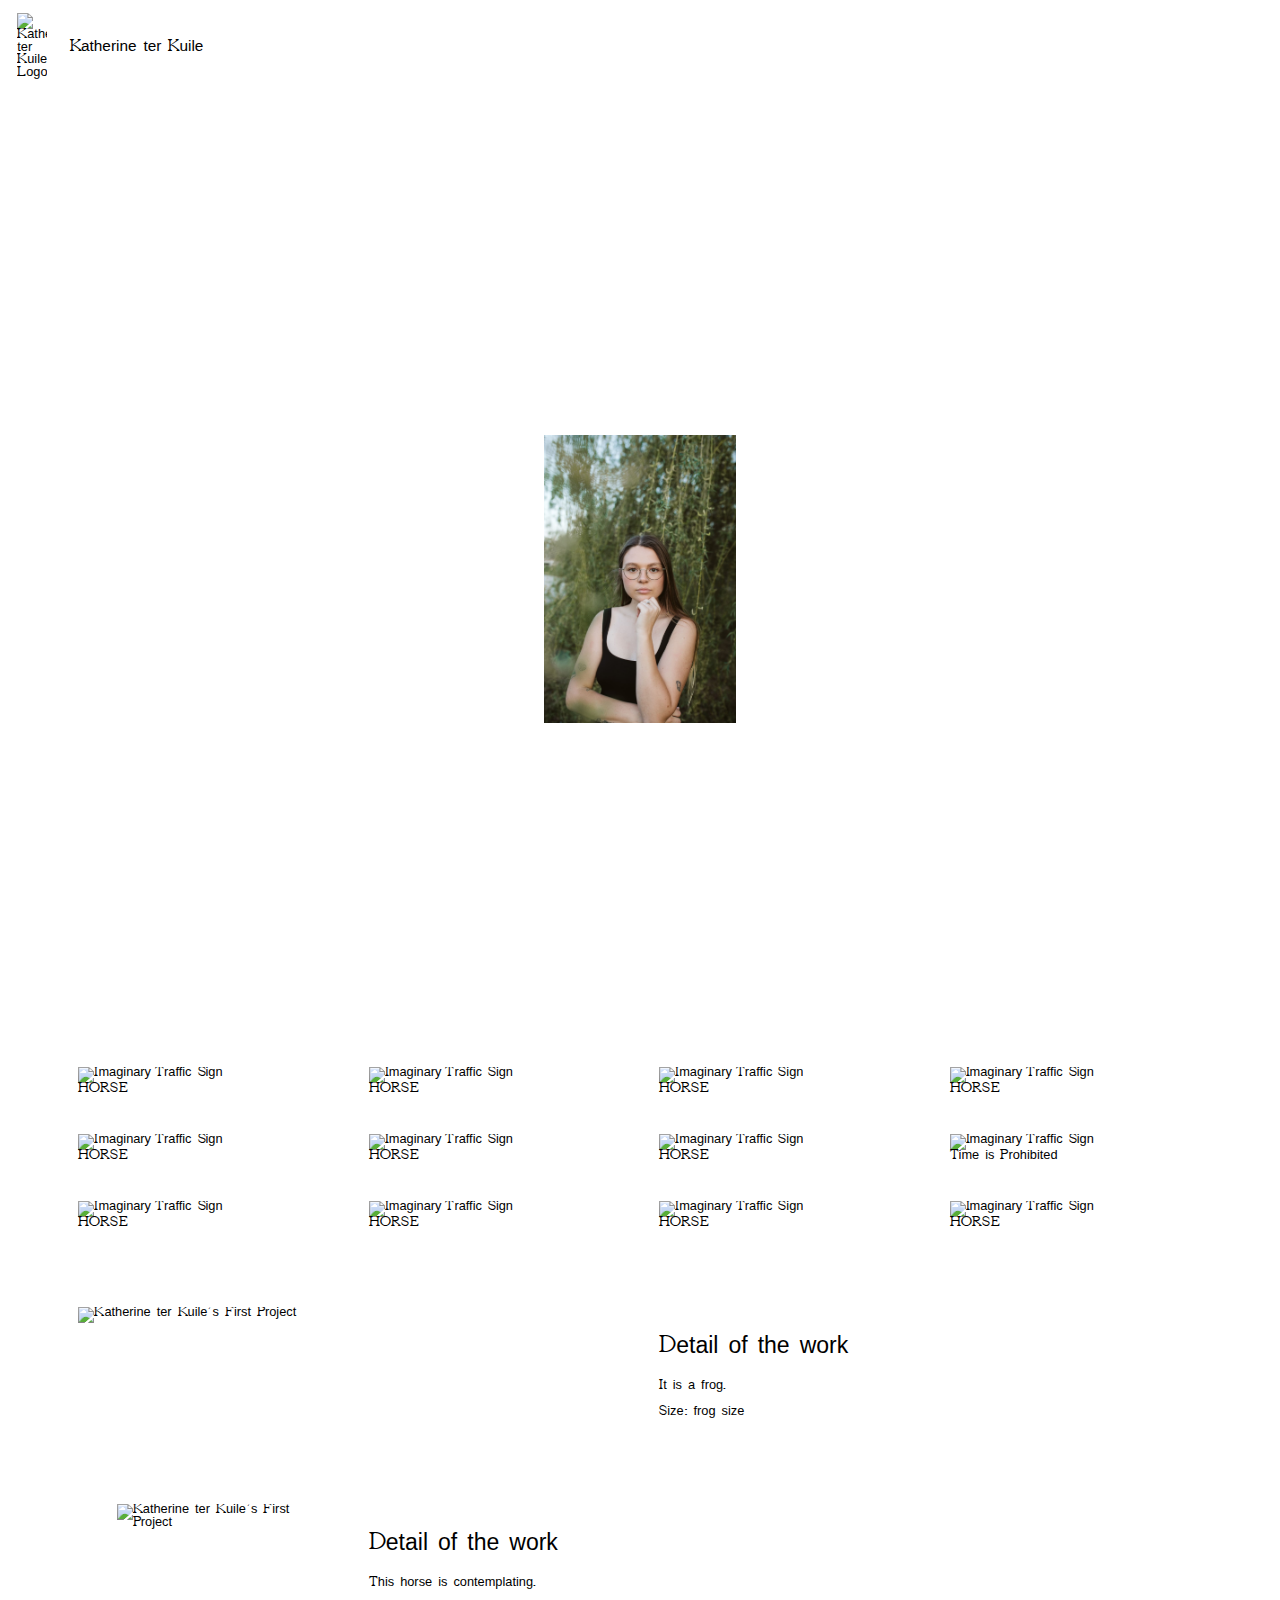
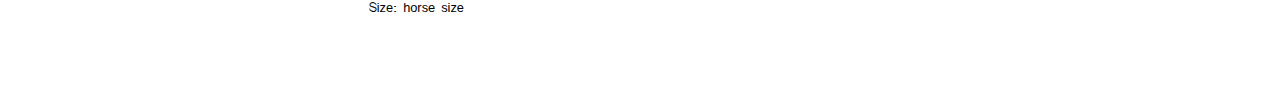
==== portfolio_FINAL/index.html @ d0fe731d "Beginning portfolio layout and design" ====
<!DOCTYPE html>
<html lang="en-US">
  <head>
    <meta http-equiv="content-type" content="text/html; charset=utf-8">
    <title>Katherine ter Kuile's Portfolio</title>
    <meta name="description" content="Katherine ter Kuile is a brilliant designer. Hire her::+1 972 251 0885">
    <meta name="robots" content="index, follow">
    <link rel="icon" href="res/flower.svg" type="image/svg+xml">
    <style media="screen">@import url(res/global.css);</style>
    <meta property="og:title" content="Katherine ter Kuile's Portfolio">
    <meta property="og:type" content="article">
    <meta property="og:image" content="https://janedoe.com/res/facebook-thumb.jpg">
    <meta property="og:image:width" content="1000">
    <meta property="og:image:height" content="1000">
    <meta property="og:url" content="https://janedoe.com/index.html">
    <meta property="og:description" content="Katherine ter Kuile is a brilliant designer. Hire her::+1 972 251 0885">
    <meta name="twitter:card" content="summary">
    <meta name="twitter:url" content="https://janedoe.com/index.php">
    <meta name="twitter:title" content="Portfolio of Jane Doe">
    <meta name="twitter:description" content="Katherine ter Kuile is a brilliant designer. Hire her::+1 972 251 0885">
    <meta name="twitter:image" content="https://janedoe.com/res/twitter-thumb.jpg">
    <link rel="preconnect" href="https://fonts.googleapis.com">
    <link rel="preconnect" href="https://fonts.gstatic.com" crossorigin>
    <link href="https://fonts.googleapis.com/css2?family=Poppins:wght@400;700&display=swap" rel="stylesheet">
  </head>
  <body>

    <header class="header">
      <img src="res/flower.svg" alt="Katherine ter Kuile Logo">
      <p>Katherine ter Kuile</p>
      <a class="mail" href="mailto:terkuile.katherine@gmail.com" title="terkuile.katherine@gmail.com">terkuile.katherine@gmail.com</a>
    </header>

      <div class="rtf">
        <h5 style="color:#000000; text-align:center;"> KATHERINE TER KUILE <h5/>
      </div>

      <div class="hero">
        <img class="hero-img" src="res/Headshot.jpg" alt="Katherine ter Kuile">
      </div>


      <div class="cards">

        <div class="card">
          <img src="res/horse.jpg" alt="Imaginary Traffic Sign">
          <div class="txt">HORSE</div>
          </div>

        <div class="card">
          <img src="res/horse.jpg" alt="Imaginary Traffic Sign">
          <div class="txt">HORSE</div>
          </div>

        <div class="card">
          <img src="res/horse.jpg" alt="Imaginary Traffic Sign">
          <div class="txt">HORSE</div>
          </div>

        <div class="card">
          <img src="res/horse.jpg" alt="Imaginary Traffic Sign">
          <div class="txt">HORSE</div>
          </div>

        <div class="card">
          <img src="res/horse.jpg" alt="Imaginary Traffic Sign">
          <div class="txt">HORSE</div>
          </div>

        <div class="card">
          <img src="res/horse.jpg" alt="Imaginary Traffic Sign">
          <div class="txt">HORSE</div>
          </div>

        <div class="card">
          <img src="res/horse.jpg" alt="Imaginary Traffic Sign">
          <div class="txt">HORSE</div>
          </div>

        <div class="card">
          <img src="res/horse.jpg" alt="Imaginary Traffic Sign">
          <div class="txt">Time is Prohibited</div>
          </div>

        <div class="card">
          <img src="res/horse.jpg" alt="Imaginary Traffic Sign">
          <div class="txt">HORSE</div>
          </div>

        <div class="card">
          <img src="res/horse.jpg" alt="Imaginary Traffic Sign">
          <div class="txt">HORSE</div>
          </div>

        <div class="card">
          <img src="res/horse.jpg" alt="Imaginary Traffic Sign">
          <div class="txt">HORSE</div>
          </div>

        <div class="card">
          <img src="res/horse.jpg" alt="Imaginary Traffic Sign">
          <div class="txt">HORSE</div>
          </div>

      </div>

      <div class="img_txt">

        <img src="res/Frog.jpg" alt="Katherine ter Kuile's First Project">
        <div class="txt rtf">
          <h3>Detail of the work</h3>
          <p>It is a frog.</p>
          <p>Size: frog size</p>
        </div>

        <div class="img_txt">

        <img src="res/horse.jpg" alt="Katherine ter Kuile's First Project">
        <div class="txt rtf">
          <h3>Detail of the work</h3>
          <p>This horse is contemplating.</p>
          <p>Size: horse size</p>
        </div>

      </div>










  </body>
</html>
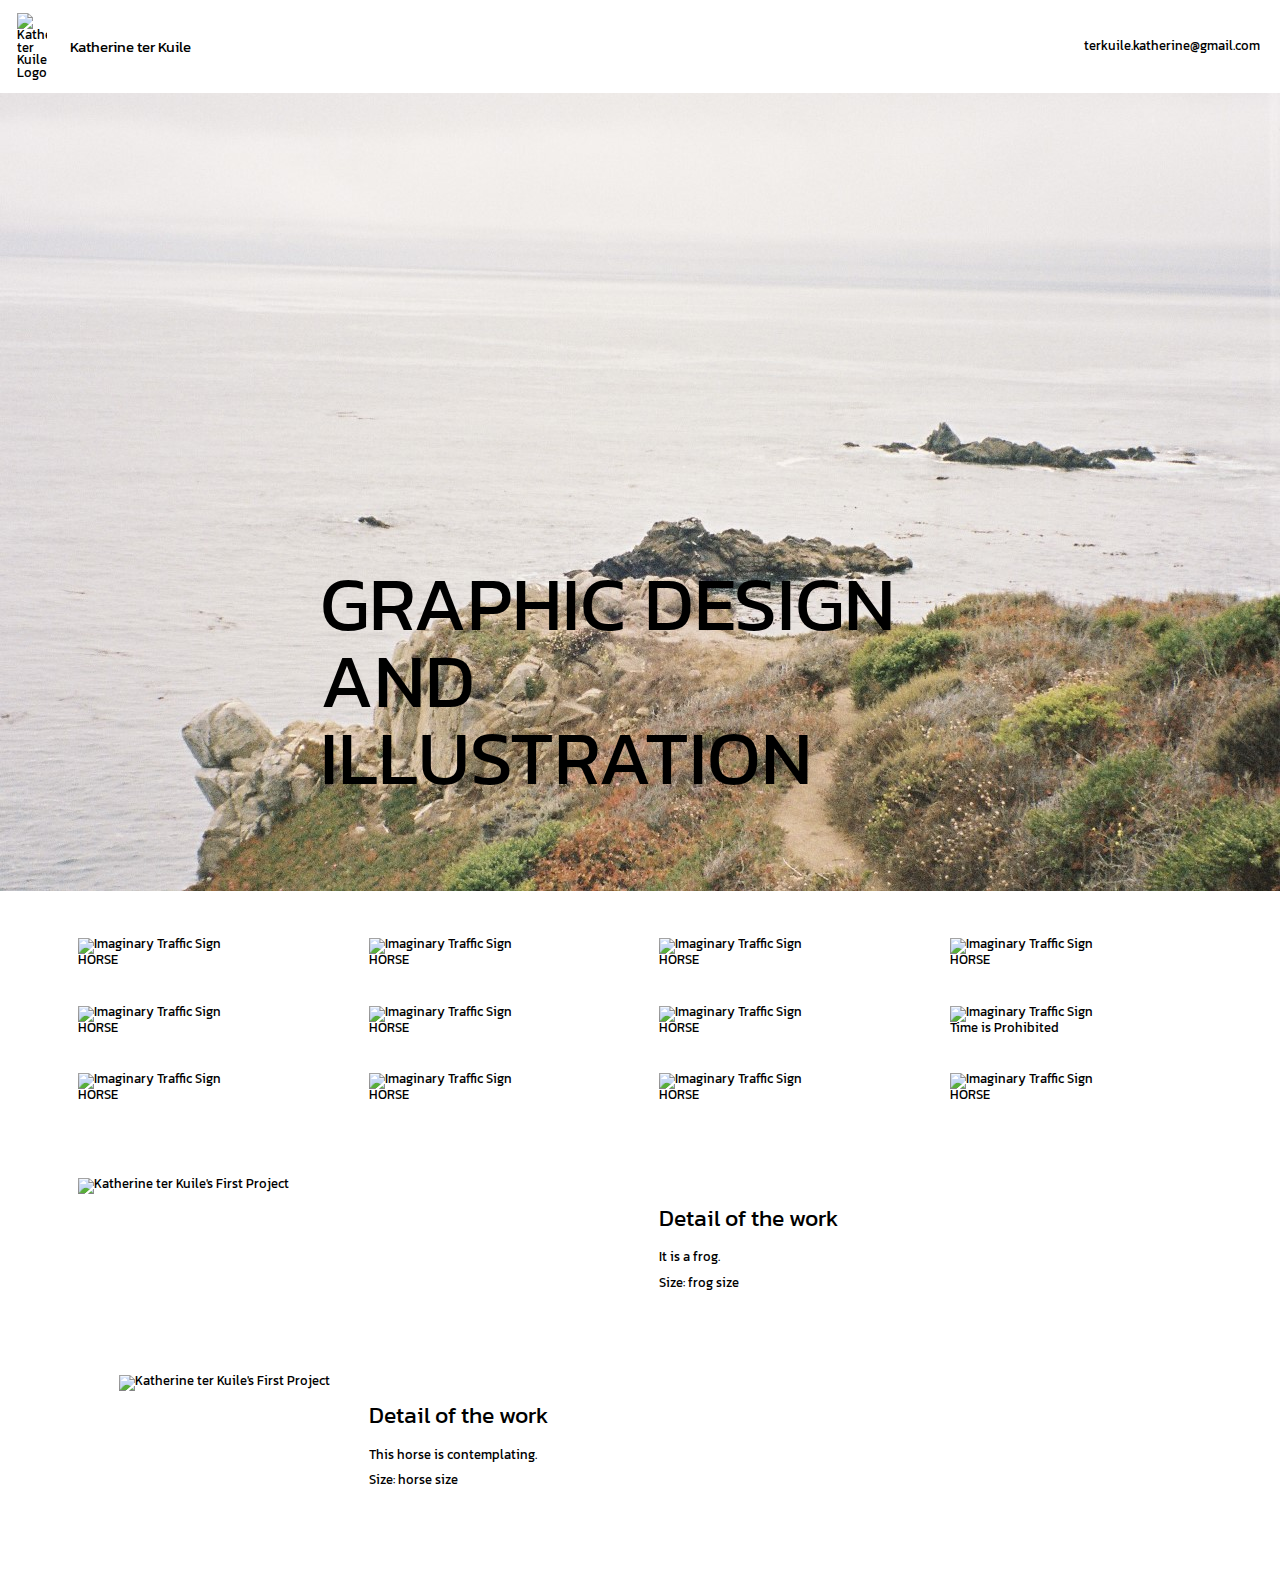
==== commit c74f31e3: "Fixed layout" ====
--- a/portfolio_FINAL/index.html
+++ b/portfolio_FINAL/index.html
@@ -6,6 +6,7 @@
     <meta name="description" content="Katherine ter Kuile is a brilliant designer. Hire her::+1 972 251 0885">
     <meta name="robots" content="index, follow">
     <link rel="icon" href="res/flower.svg" type="image/svg+xml">
+    <meta name="viewport" content="width-device-width, initial-scale=1.0">
     <style media="screen">@import url(res/global.css);</style>
     <meta property="og:title" content="Katherine ter Kuile's Portfolio">
     <meta property="og:type" content="article">
@@ -22,21 +23,31 @@
     <link rel="preconnect" href="https://fonts.googleapis.com">
     <link rel="preconnect" href="https://fonts.gstatic.com" crossorigin>
     <link href="https://fonts.googleapis.com/css2?family=Poppins:wght@400;700&display=swap" rel="stylesheet">
+    <link rel="preconnect" href="https://fonts.googleapis.com">
+    <link rel="preconnect" href="https://fonts.gstatic.com" crossorigin>
+    <link href="https://fonts.googleapis.com/css2?family=Kanit:wght@900&display=swap" rel="stylesheet">
+    <link rel="preconnect" href="https://fonts.googleapis.com">
+    <link rel="preconnect" href="https://fonts.gstatic.com" crossorigin>
+    <link href="https://fonts.googleapis.com/css2?family=Kanit&display=swap" rel="stylesheet">
+
+
+
   </head>
   <body>
 
     <header class="header">
       <img src="res/flower.svg" alt="Katherine ter Kuile Logo">
       <p>Katherine ter Kuile</p>
-      <a class="mail" href="mailto:terkuile.katherine@gmail.com" title="terkuile.katherine@gmail.com">terkuile.katherine@gmail.com</a>
+      <a class="mail" href="mailto:terkuile.katherine@gmail.com" title="TERKUILE.KATHERINE@GMAIL.COM">terkuile.katherine@gmail.com</a>
     </header>
 
-      <div class="rtf">
-        <h5 style="color:#000000; text-align:center;"> KATHERINE TER KUILE <h5/>
-      </div>
+
 
       <div class="hero">
-        <img class="hero-img" src="res/Headshot.jpg" alt="Katherine ter Kuile">
+        <img class="hero-img" src="res/beach2.jpg" alt="Katherine ter Kuile Logo">
+        <div class="hero-text">
+          <h5> GRAPHIC DESIGN AND ILLUSTRATION </h5>
+        </div>
       </div>
 
 
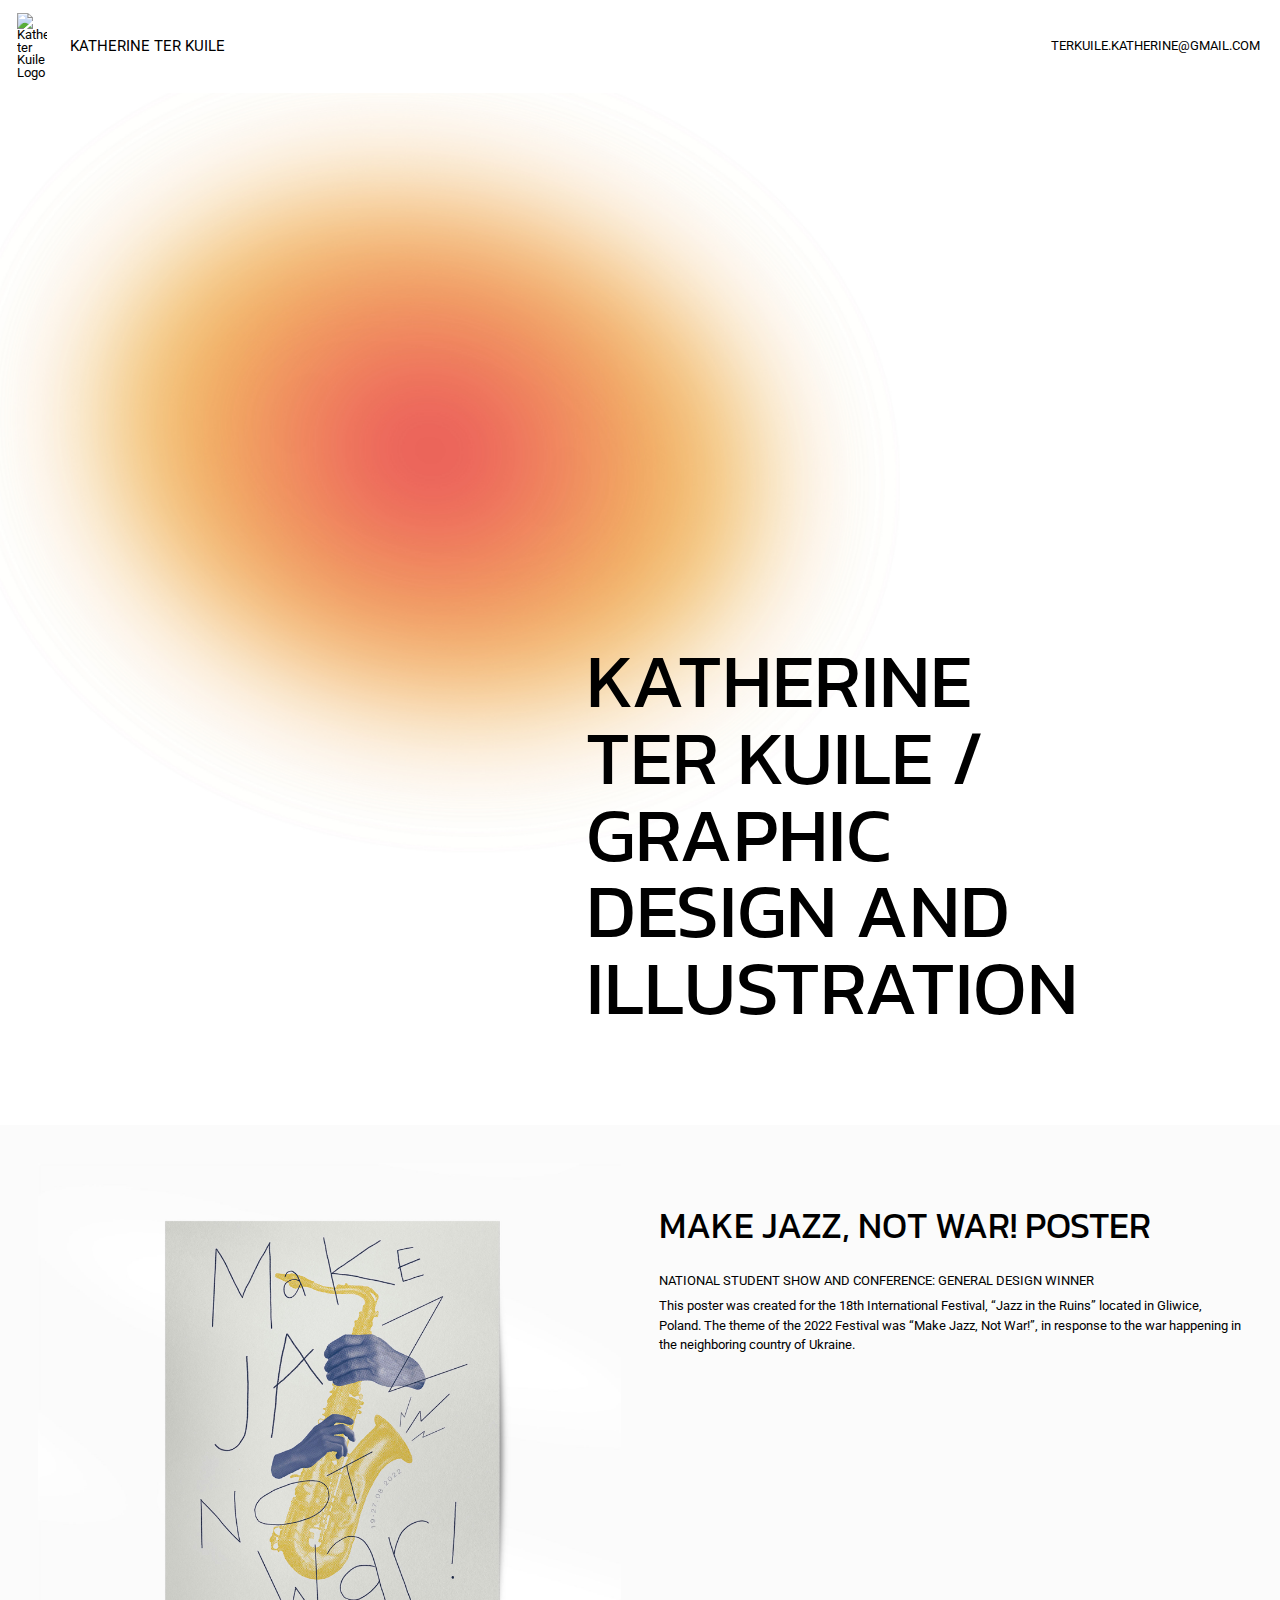
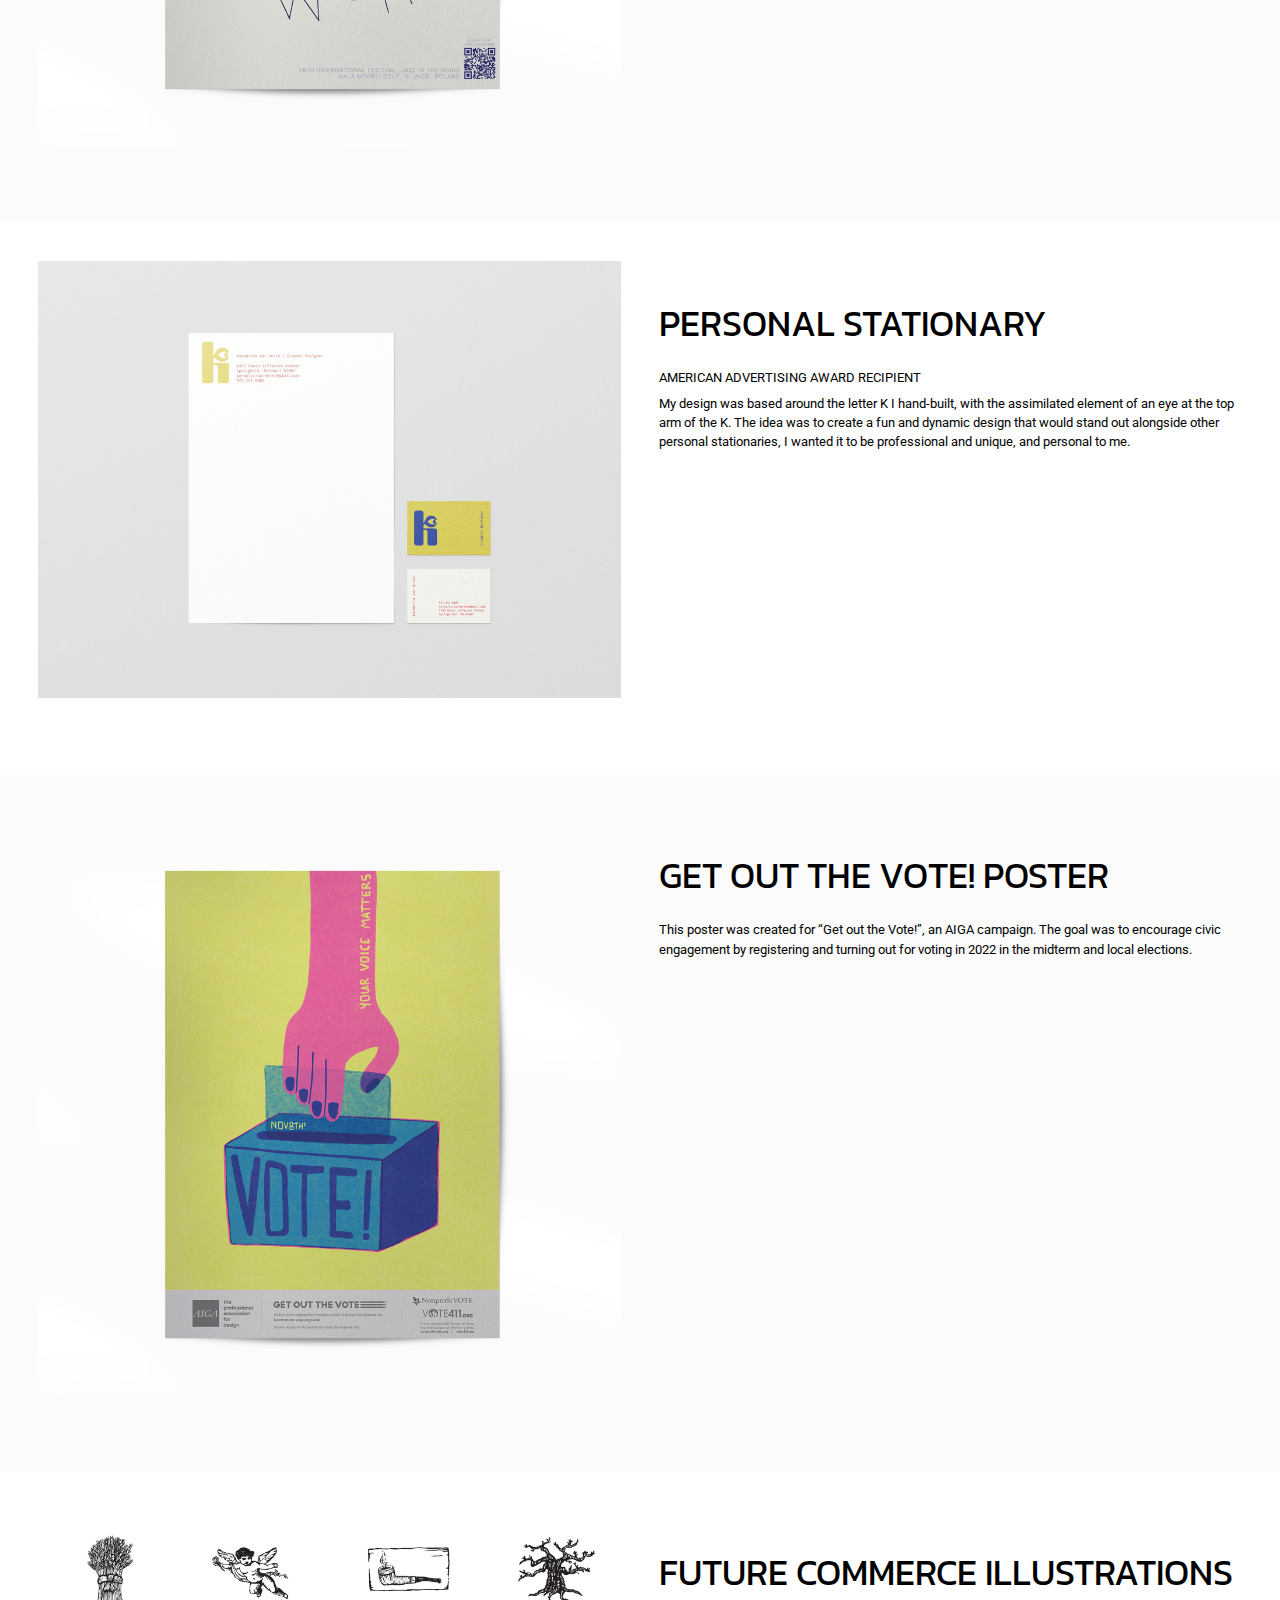
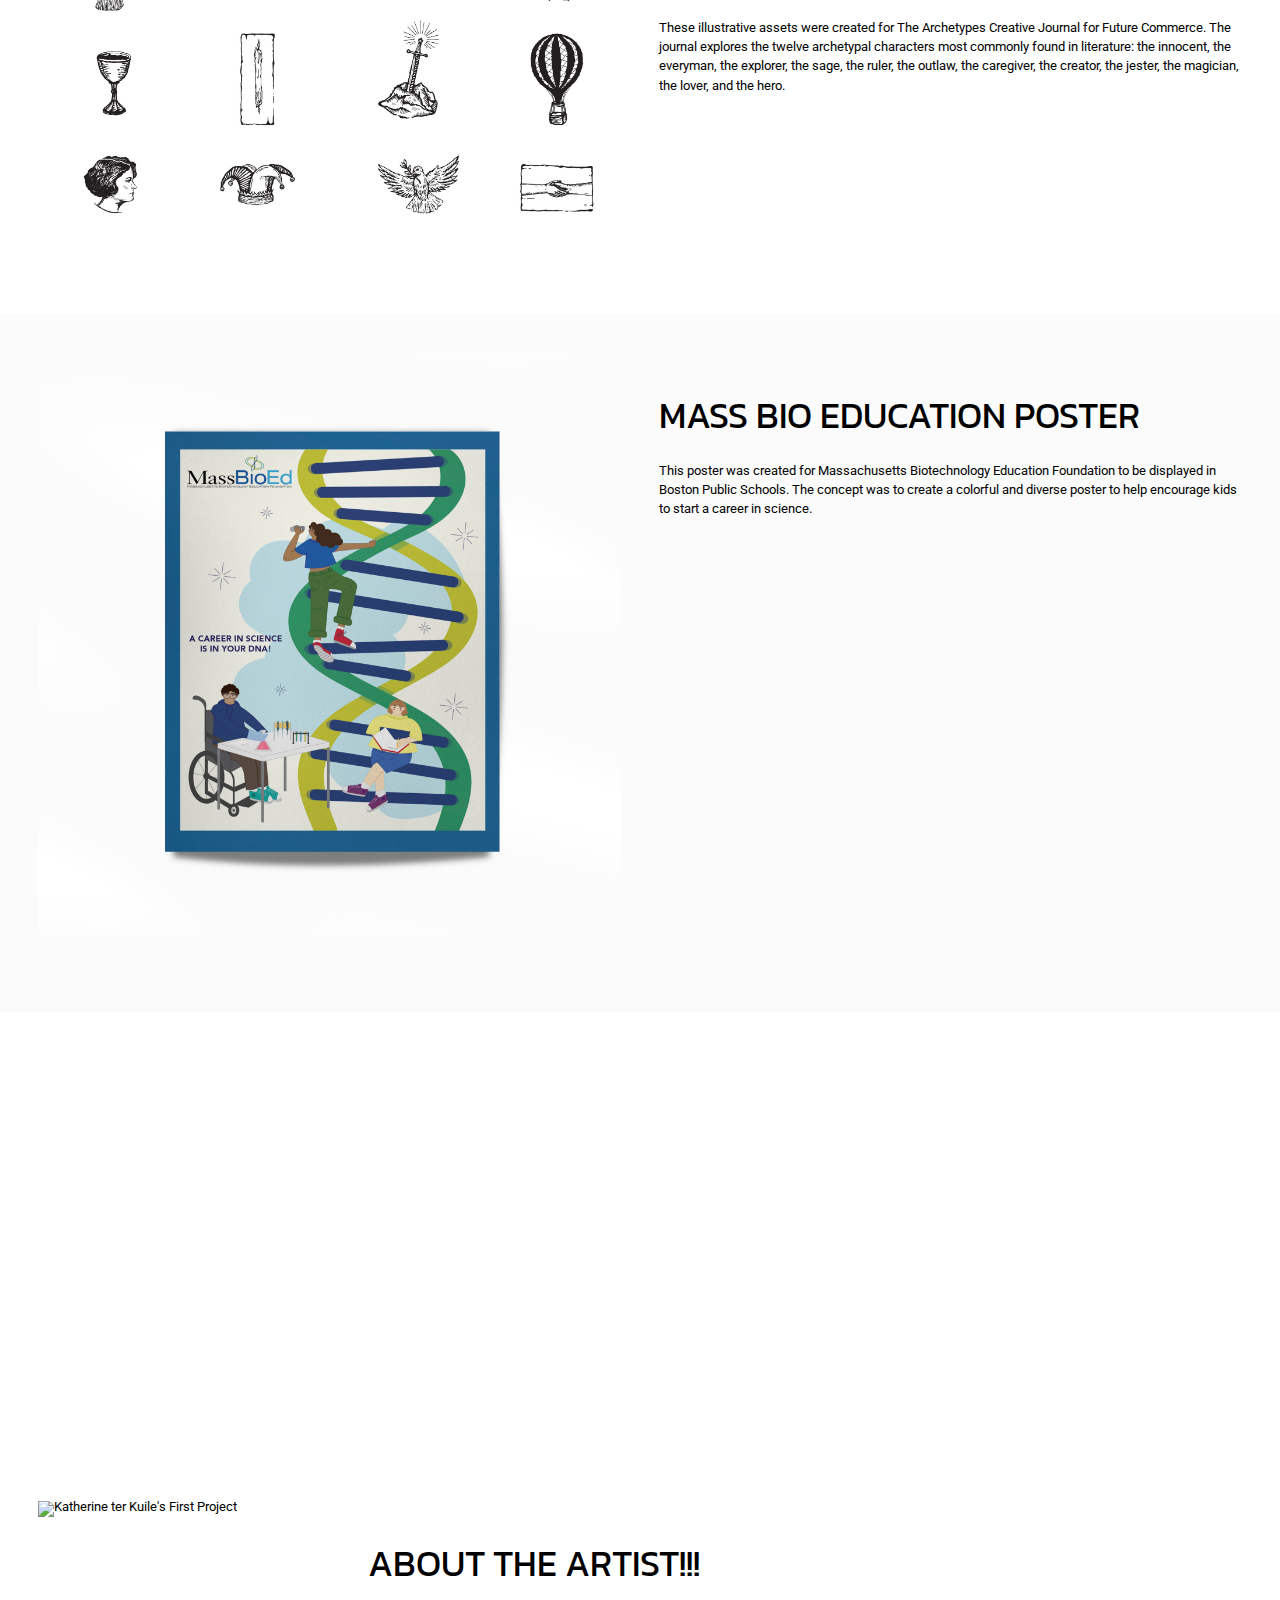
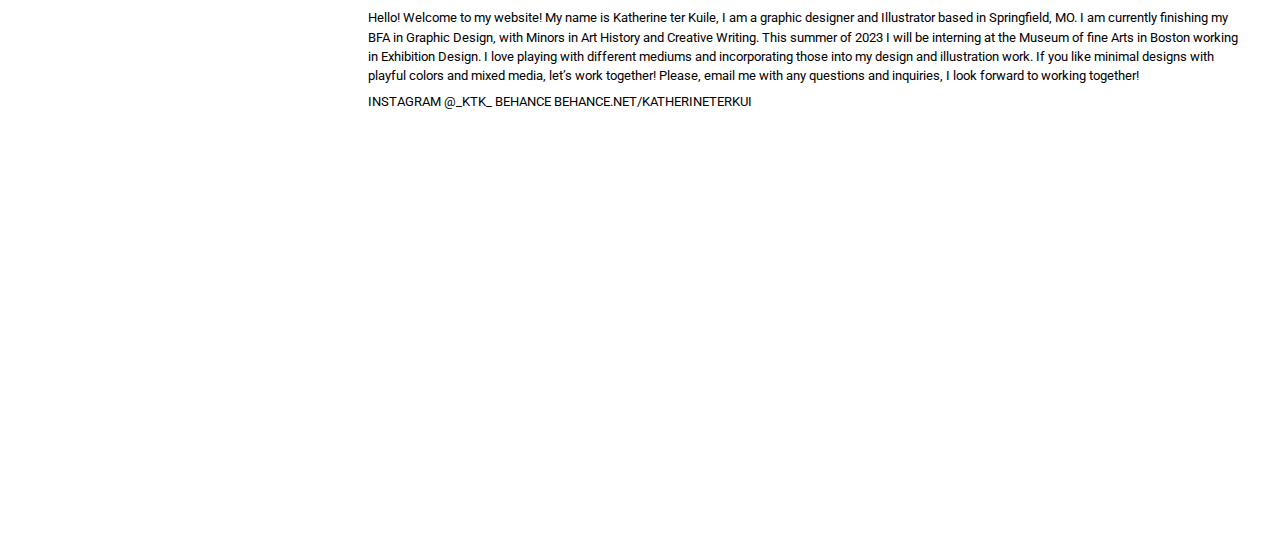
==== commit 49f2ce39: "Final Portfolio Layout" ====
--- a/portfolio_FINAL/index.html
+++ b/portfolio_FINAL/index.html
@@ -28,7 +28,8 @@
     <link href="https://fonts.googleapis.com/css2?family=Kanit:wght@900&display=swap" rel="stylesheet">
     <link rel="preconnect" href="https://fonts.googleapis.com">
     <link rel="preconnect" href="https://fonts.gstatic.com" crossorigin>
-    <link href="https://fonts.googleapis.com/css2?family=Kanit&display=swap" rel="stylesheet">
+    <link href="https://fonts.googleapis.com/css2?family=Roboto&display=swap" rel="stylesheet">
+
 
 
 
@@ -37,107 +38,79 @@
 
     <header class="header">
       <img src="res/flower.svg" alt="Katherine ter Kuile Logo">
-      <p>Katherine ter Kuile</p>
-      <a class="mail" href="mailto:terkuile.katherine@gmail.com" title="TERKUILE.KATHERINE@GMAIL.COM">terkuile.katherine@gmail.com</a>
+      <p>KATHERINE TER KUILE</p>
+      <a class="mail" href="mailto:terkuile.katherine@gmail.com" title="terkuile.katherine@gmail.com">TERKUILE.KATHERINE@GMAIL.COM</a>
     </header>
 
 
 
       <div class="hero">
-        <img class="hero-img" src="res/beach2.jpg" alt="Katherine ter Kuile Logo">
+        <img class="hero-img" src="res/gradient.jpg" alt="Katherine ter Kuile Logo">
         <div class="hero-text">
-          <h5> GRAPHIC DESIGN AND ILLUSTRATION </h5>
+          <h5>KATHERINE TER KUILE / GRAPHIC DESIGN AND ILLUSTRATION </h5>
         </div>
       </div>
 
 
-      <div class="cards">
 
-        <div class="card">
-          <img src="res/horse.jpg" alt="Imaginary Traffic Sign">
-          <div class="txt">HORSE</div>
+      <div class="img_txt grey">
+
+        <img src="res/jazz.jpg" alt="Katherine ter Kuile's First Project">
+        <div class="txt rtf">
+          <h3>MAKE JAZZ, NOT WAR! POSTER</h3>
+          <p> NATIONAL STUDENT SHOW AND CONFERENCE: GENERAL DESIGN WINNER</p>
+          <p>This poster was created for the 18th International Festival,  “Jazz in the Ruins” located in Gliwice, Poland. The theme of the 2022 Festival was “Make Jazz, Not War!”, in response to the war happening in the neighboring country of Ukraine.</p>
+        </div>
           </div>
 
-        <div class="card">
-          <img src="res/horse.jpg" alt="Imaginary Traffic Sign">
-          <div class="txt">HORSE</div>
+        <div class="img_txt">
+
+        <img src="res/stationary.jpg" alt="Katherine ter Kuile's First Project">
+        <div class="txt rtf">
+          <h3>PERSONAL STATIONARY</h3>
+          <p> AMERICAN ADVERTISING AWARD RECIPIENT</p>
+          <p>My design was based around the letter K I hand-built, with the assimilated element of an eye at the top arm of the K. The idea was to create a fun and dynamic design that would stand out alongside other personal stationaries, I wanted it to be professional and unique, and personal to me.</p>
+        </div>
           </div>
 
-        <div class="card">
-          <img src="res/horse.jpg" alt="Imaginary Traffic Sign">
-          <div class="txt">HORSE</div>
-          </div>
+        <div class="img_txt grey">
 
-        <div class="card">
-          <img src="res/horse.jpg" alt="Imaginary Traffic Sign">
-          <div class="txt">HORSE</div>
-          </div>
-
-        <div class="card">
-          <img src="res/horse.jpg" alt="Imaginary Traffic Sign">
-          <div class="txt">HORSE</div>
-          </div>
-
-        <div class="card">
-          <img src="res/horse.jpg" alt="Imaginary Traffic Sign">
-          <div class="txt">HORSE</div>
-          </div>
-
-        <div class="card">
-          <img src="res/horse.jpg" alt="Imaginary Traffic Sign">
-          <div class="txt">HORSE</div>
-          </div>
-
-        <div class="card">
-          <img src="res/horse.jpg" alt="Imaginary Traffic Sign">
-          <div class="txt">Time is Prohibited</div>
-          </div>
-
-        <div class="card">
-          <img src="res/horse.jpg" alt="Imaginary Traffic Sign">
-          <div class="txt">HORSE</div>
-          </div>
-
-        <div class="card">
-          <img src="res/horse.jpg" alt="Imaginary Traffic Sign">
-          <div class="txt">HORSE</div>
-          </div>
-
-        <div class="card">
-          <img src="res/horse.jpg" alt="Imaginary Traffic Sign">
-          <div class="txt">HORSE</div>
-          </div>
-
-        <div class="card">
-          <img src="res/horse.jpg" alt="Imaginary Traffic Sign">
-          <div class="txt">HORSE</div>
-          </div>
-
+        <img src="res/vote.jpg" alt="Katherine ter Kuile's First Project">
+        <div class="txt rtf">
+          <h3>GET OUT THE VOTE! POSTER</h3>
+          <p>This poster was created for “Get out the Vote!”, an AIGA campaign. The goal was to encourage civic engagement by registering and turning out for voting in 2022 in the midterm and local elections.</p>
+        </div>
       </div>
 
       <div class="img_txt">
 
-        <img src="res/Frog.jpg" alt="Katherine ter Kuile's First Project">
-        <div class="txt rtf">
-          <h3>Detail of the work</h3>
-          <p>It is a frog.</p>
-          <p>Size: frog size</p>
+      <img src="res/illustration.jpg" alt="Katherine ter Kuile's First Project">
+      <div class="txt rtf">
+        <h3>FUTURE COMMERCE ILLUSTRATIONS</h3>
+        <p>These illustrative assets were created for The Archetypes Creative Journal for Future Commerce. The journal explores the twelve archetypal characters most commonly found in literature: the innocent, the everyman, the explorer, the sage, the ruler, the outlaw, the caregiver, the creator, the jester, the magician, the lover, and the hero. </p>
+      </div>
         </div>
 
-        <div class="img_txt">
+        <div class="img_txt grey">
 
-        <img src="res/horse.jpg" alt="Katherine ter Kuile's First Project">
+        <img src="res/massbio.jpg" alt="Katherine ter Kuile's First Project">
         <div class="txt rtf">
-          <h3>Detail of the work</h3>
-          <p>This horse is contemplating.</p>
-          <p>Size: horse size</p>
+          <h3>MASS BIO EDUCATION POSTER</h3>
+          <p>This poster was created for Massachusetts Biotechnology Education Foundation to be displayed in Boston Public Schools. The concept was to create a colorful and diverse poster to help encourage kids to start a career in science. </p>
         </div>
+          </div>
 
-      </div>
+          <div class="img_txt close">
 
-
-
-
+          <img src="res/headshot.jpg" alt="Katherine ter Kuile's First Project">
+          <div class="txt rtf">
+            <h3>ABOUT THE ARTIST!!!</h3>
+            <p>Hello! Welcome to my website! My name is Katherine ter Kuile, I am a graphic designer and Illustrator based in Springfield, MO. I am currently finishing my BFA in Graphic Design, with Minors in Art History and Creative Writing. This summer of 2023 I will be interning at the Museum of fine Arts in Boston working in Exhibition Design.
+            I love playing with different mediums and incorporating those into my design and illustration work. If you like minimal designs with playful colors and mixed media, let’s work together!
+            Please, email me with any questions and inquiries, I look forward to working together! </p>
+            <p>INSTAGRAM @_KTK_ BEHANCE BEHANCE.NET/KATHERINETERKUI
+          </div>
+            </div>
 
 
 
